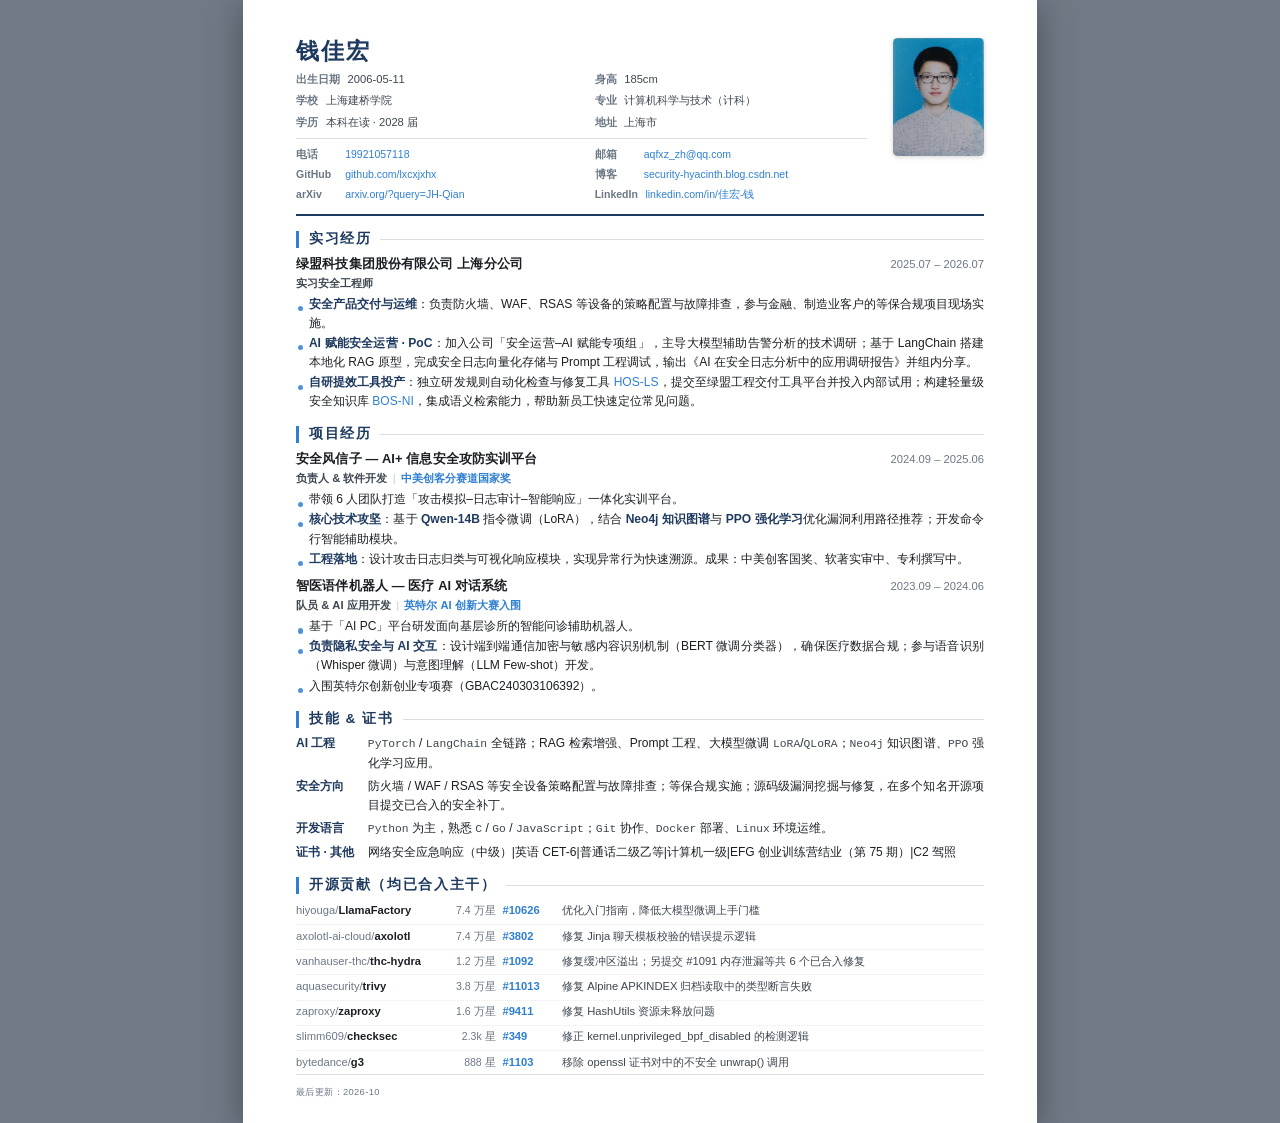
==== RESUME-A4-QIANJIAHONG/index.html @ 6ea0e54a "feat(resume): 新增 A4 单页简历排版工程  独立目录 RESUME-A4-QIANJIAHONG，基于仓库根 resume.html 重建版式。  相对原版的差异 - 补充学校/专业：" ====
<!DOCTYPE html>
<html lang="zh-CN">
<head>
<meta charset="UTF-8">
<meta name="viewport" content="width=device-width, initial-scale=1">
<title>钱佳宏 · 个人简历</title>
<link rel="stylesheet" href="src/style.css">
</head>
<body>

<div class="page">

  <!-- ============================ 页眉 ============================ -->
  <header class="masthead">
    <div class="masthead-main">
      <h1 class="name">钱佳宏</h1>

      <div class="facts">
        <div class="f"><span class="k">出生日期</span><span class="v">2006-05-11</span></div>
        <div class="f"><span class="k">身高</span><span class="v">185cm</span></div>
        <div class="f"><span class="k">学校</span><span class="v">上海建桥学院</span></div>
        <div class="f"><span class="k">专业</span><span class="v">计算机科学与技术（计科）</span></div>
        <div class="f"><span class="k">学历</span><span class="v">本科在读 · 2028 届</span></div>
        <div class="f"><span class="k">地址</span><span class="v">上海市</span></div>
      </div>

      <div class="contact">
        <div class="c"><span>电话</span><a href="tel:19921057118">19921057118</a></div>
        <div class="c"><span>邮箱</span><a href="mailto:aqfxz_zh@qq.com">aqfxz_zh@qq.com</a></div>
        <div class="c"><span>GitHub</span><a href="https://github.com/lxcxjxhx">github.com/lxcxjxhx</a></div>
        <div class="c"><span>博客</span><a href="https://security-hyacinth.blog.csdn.net">security-hyacinth.blog.csdn.net</a></div>
        <div class="c"><span>arXiv</span><a href="https://arxiv.org/search/?query=JH-Qian&amp;searchtype=author">arxiv.org/?query=JH-Qian</a></div>
        <div class="c"><span>LinkedIn</span><a href="https://www.linkedin.com/in/%E4%BD%B3%E5%AE%8F-%E9%92%B1-816875352/">linkedin.com/in/佳宏-钱</a></div>
      </div>
    </div>

    <img class="photo" src="assets/photo.jpg" alt="钱佳宏证件照">
  </header>

  <!-- ============================ 实习经历 ============================ -->
  <section class="section">
    <h2>实习经历</h2>

    <article class="entry">
      <div class="entry-head">
        <span class="org">绿盟科技集团股份有限公司 上海分公司</span>
        <span class="when">2025.07 – 2026.07</span>
      </div>
      <div class="entry-sub">实习安全工程师</div>
      <ul class="bullets">
        <li><b>安全产品交付与运维</b>：负责防火墙、WAF、RSAS 等设备的策略配置与故障排查，参与金融、制造业客户的等保合规项目现场实施。</li>
        <li><b>AI 赋能安全运营 · PoC</b>：加入公司「安全运营–AI 赋能专项组」，主导大模型辅助告警分析的技术调研；基于 LangChain 搭建本地化 RAG 原型，完成安全日志向量化存储与 Prompt 工程调试，输出《AI 在安全日志分析中的应用调研报告》并组内分享。</li>
        <li><b>自研提效工具投产</b>：独立研发规则自动化检查与修复工具 <a href="https://github.com/lxcxjxhx/HOS-LS">HOS-LS</a>，提交至绿盟工程交付工具平台并投入内部试用；构建轻量级安全知识库 <a href="https://github.com/lxcxjxhx/BOS-NI">BOS-NI</a>，集成语义检索能力，帮助新员工快速定位常见问题。</li>
      </ul>
    </article>
  </section>

  <!-- ============================ 项目经历 ============================ -->
  <section class="section">
    <h2>项目经历</h2>

    <article class="entry">
      <div class="entry-head">
        <span class="org">安全风信子 — AI+ 信息安全攻防实训平台</span>
        <span class="when">2024.09 – 2025.06</span>
      </div>
      <div class="entry-sub">负责人 &amp; 软件开发<span class="sep">|</span><span class="badge">中美创客分赛道国家奖</span></div>
      <ul class="bullets">
        <li>带领 6 人团队打造「攻击模拟–日志审计–智能响应」一体化实训平台。</li>
        <li><b>核心技术攻坚</b>：基于 <b>Qwen-14B</b> 指令微调（LoRA），结合 <b>Neo4j 知识图谱</b>与 <b>PPO 强化学习</b>优化漏洞利用路径推荐；开发命令行智能辅助模块。</li>
        <li><b>工程落地</b>：设计攻击日志归类与可视化响应模块，实现异常行为快速溯源。成果：中美创客国奖、软著实审中、专利撰写中。</li>
      </ul>
    </article>

    <article class="entry">
      <div class="entry-head">
        <span class="org">智医语伴机器人 — 医疗 AI 对话系统</span>
        <span class="when">2023.09 – 2024.06</span>
      </div>
      <div class="entry-sub">队员 &amp; AI 应用开发<span class="sep">|</span><span class="badge">英特尔 AI 创新大赛入围</span></div>
      <ul class="bullets">
        <li>基于「AI PC」平台研发面向基层诊所的智能问诊辅助机器人。</li>
        <li><b>负责隐私安全与 AI 交互</b>：设计端到端通信加密与敏感内容识别机制（BERT 微调分类器），确保医疗数据合规；参与语音识别（Whisper 微调）与意图理解（LLM Few-shot）开发。</li>
        <li>入围英特尔创新创业专项赛（GBAC240303106392）。</li>
      </ul>
    </article>
  </section>

  <!-- ============================ 技能 & 证书 ============================ -->
  <section class="section">
    <h2>技能 &amp; 证书</h2>
    <div class="skills">
      <div class="row">
        <span class="k">AI 工程</span>
        <span class="v"><code>PyTorch</code> / <code>LangChain</code> 全链路；RAG 检索增强、Prompt 工程、大模型微调 <code>LoRA</code>/<code>QLoRA</code>；<code>Neo4j</code> 知识图谱、<code>PPO</code> 强化学习应用。</span>
      </div>
      <div class="row">
        <span class="k">安全方向</span>
        <span class="v">防火墙 / WAF / RSAS 等安全设备策略配置与故障排查；等保合规实施；源码级漏洞挖掘与修复，在多个知名开源项目提交已合入的安全补丁。</span>
      </div>
      <div class="row">
        <span class="k">开发语言</span>
        <span class="v"><code>Python</code> 为主，熟悉 <code>C</code> / <code>Go</code> / <code>JavaScript</code>；<code>Git</code> 协作、<code>Docker</code> 部署、<code>Linux</code> 环境运维。</span>
      </div>
      <div class="row">
        <span class="k">证书 · 其他</span>
        <span class="v">网络安全应急响应（中级）<span class="sep">|</span>英语 CET-6<span class="sep">|</span>普通话二级乙等<span class="sep">|</span>计算机一级<span class="sep">|</span>EFG 创业训练营结业（第 75 期）<span class="sep">|</span>C2 驾照</span>
      </div>
    </div>
  </section>

  <!-- ============================ 开源贡献 ============================ -->
  <section class="section">
    <h2>开源贡献（均已合入主干）</h2>
    <ul class="prs">
      <li>
        <span class="repo"><span class="org">hiyouga/</span>LlamaFactory</span>
        <span class="star">7.4 万星</span>
        <span class="pr"><a href="https://github.com/hiyouga/LlamaFactory/pull/10626">#10626</a></span>
        <span class="desc">优化入门指南，降低大模型微调上手门槛</span>
      </li>
      <li>
        <span class="repo"><span class="org">axolotl-ai-cloud/</span>axolotl</span>
        <span class="star">7.4 万星</span>
        <span class="pr"><a href="https://github.com/axolotl-ai-cloud/axolotl/pull/3802">#3802</a></span>
        <span class="desc">修复 Jinja 聊天模板校验的错误提示逻辑</span>
      </li>
      <li>
        <span class="repo"><span class="org">vanhauser-thc/</span>thc-hydra</span>
        <span class="star">1.2 万星</span>
        <span class="pr"><a href="https://github.com/vanhauser-thc/thc-hydra/pull/1092">#1092</a></span>
        <span class="desc">修复缓冲区溢出；另提交 #1091 内存泄漏等共 6 个已合入修复</span>
      </li>
      <li>
        <span class="repo"><span class="org">aquasecurity/</span>trivy</span>
        <span class="star">3.8 万星</span>
        <span class="pr"><a href="https://github.com/aquasecurity/trivy/pull/11013">#11013</a></span>
        <span class="desc">修复 Alpine APKINDEX 归档读取中的类型断言失败</span>
      </li>
      <li>
        <span class="repo"><span class="org">zaproxy/</span>zaproxy</span>
        <span class="star">1.6 万星</span>
        <span class="pr"><a href="https://github.com/zaproxy/zaproxy/pull/9411">#9411</a></span>
        <span class="desc">修复 HashUtils 资源未释放问题</span>
      </li>
      <li>
        <span class="repo"><span class="org">slimm609/</span>checksec</span>
        <span class="star">2.3k 星</span>
        <span class="pr"><a href="https://github.com/slimm609/checksec/pull/349">#349</a></span>
        <span class="desc">修正 kernel.unprivileged_bpf_disabled 的检测逻辑</span>
      </li>
      <li>
        <span class="repo"><span class="org">bytedance/</span>g3</span>
        <span class="star">888 星</span>
        <span class="pr"><a href="https://github.com/bytedance/g3/pull/1103">#1103</a></span>
        <span class="desc">移除 openssl 证书对中的不安全 unwrap() 调用</span>
      </li>
    </ul>
  </section>

  <!-- ============================ 页脚 ============================ -->
  <footer class="footer">
    <span>最后更新：2026-10</span>
  </footer>

</div>

</body>
</html>
---- RESUME-A4-QIANJIAHONG/src/style.css ----
/* ==========================================================================
   钱佳宏 个人简历 — A4 单页版式
   设计目标：210mm x 297mm 恰好一页，不缩印、不溢出、不裁切。
   调参入口集中在 :root，改一个值即可整体缩放。
   ========================================================================== */

:root {
  /* 页面 */
  --page-w: 210mm;
  --page-h: 297mm;
  --pad-x: 14mm;      /* 左右留白 */
  --pad-y: 10mm;      /* 上下留白 */

  /* 字体阶梯（打印安全下限 7pt） */
  --fs-name: 17.5pt;
  --fs-sec: 10.2pt;
  --fs-entry: 9.6pt;
  --fs-body: 9.05pt;
  --fs-small: 8.4pt;
  --fs-link: 7.9pt;
  --fs-foot: 7pt;

  /* 行高 */
  --lh-body: 1.58;

  /* 色彩 */
  --ink: #1b1f24;
  --ink-soft: #3d4650;
  --ink-mute: #6b7785;
  --navy: #1f3a5f;
  --accent: #2f7fd1;
  --rule: #d8dee6;
}

* { margin: 0; padding: 0; box-sizing: border-box; }

html { -webkit-print-color-adjust: exact; print-color-adjust: exact; }

body {
  font-family: "Microsoft YaHei", "PingFang SC", "Hiragino Sans GB", "SimHei", sans-serif;
  font-size: var(--fs-body);
  line-height: var(--lh-body);
  color: var(--ink);
  background: #6f7a86;                 /* 屏幕上衬托纸张，打印时被 @page 覆盖 */
  display: flex;
  justify-content: center;
  align-items: flex-start;
  min-height: 100vh;
  -webkit-font-smoothing: antialiased;
}

/* ---------- 纸张：屏幕预览即 A4 实体 ---------- */
.page {
  width: var(--page-w);
  height: var(--page-h);
  background: #fff;
  padding: var(--pad-y) var(--pad-x);
  display: flex;
  flex-direction: column;
  overflow: hidden;                    /* 高度纪律：任何溢出都必须被看见而不是被裁掉 */
  position: relative;
  box-shadow: 0 6px 32px rgba(0, 0, 0, .34);
  flex: 0 0 auto;
}

/* ==========================  页眉  ========================== */
.masthead {
  display: grid;
  grid-template-columns: minmax(0, 1fr) auto;
  gap: 7mm;
  align-items: start;
  padding-bottom: 3mm;
  border-bottom: 2.2px solid var(--navy);
}

.masthead-main { min-width: 0; }

/* 姓名：常规简历字号，与章节标题形成两级即可，不做海报式放大 */
.name {
  font-size: var(--fs-name);
  font-weight: 800;
  letter-spacing: .08em;
  color: var(--navy);
  line-height: 1.15;
  margin-bottom: 1.6mm;
}

/* 基础信息：两列 x 三行，严格对称，永不留空位 */
.facts {
  display: grid;
  grid-template-columns: repeat(2, minmax(0, 1fr));
  column-gap: 7mm;
  row-gap: 1mm;
  font-size: var(--fs-small);
  color: var(--ink-soft);
}

.facts .f { display: flex; gap: 2mm; min-width: 0; }
.facts .k { flex: 0 0 auto; color: var(--ink-mute); font-weight: 600; }
.facts .v { flex: 1 1 auto; min-width: 0; white-space: nowrap; overflow: hidden; text-overflow: ellipsis; }

/* 联系方式：通栏三列，与上方信息块等宽，视觉上一体 */
.contact {
  display: grid;
  grid-template-columns: repeat(2, minmax(0, 1fr));
  column-gap: 7mm;
  row-gap: .9mm;
  margin-top: 1.8mm;
  padding-top: 1.8mm;
  border-top: 1px solid var(--rule);
  font-size: var(--fs-link);
  color: var(--ink-mute);
}

.contact .c { display: flex; gap: 2mm; min-width: 0; }
.contact .c > span { flex: 0 0 11mm; font-weight: 600; }
.contact a {
  color: var(--accent);
  text-decoration: none;
  overflow: hidden;
  text-overflow: ellipsis;
  white-space: nowrap;
}
.contact a:hover { text-decoration: underline; }

.photo {
  display: block;
  width: 24mm;
  height: 31.4mm;               /* 保持源图 285:373 比例 */
  object-fit: cover;
  border-radius: 1.2mm;
  box-shadow: 0 1px 5px rgba(0, 0, 0, .18);
}

/* ==========================  章节  ========================== */
.section { margin-top: 3.9mm; }

.section > h2 {
  font-size: var(--fs-sec);
  font-weight: 800;
  color: var(--navy);
  letter-spacing: .12em;
  padding-left: 2.6mm;
  border-left: 3px solid var(--accent);
  line-height: 1.25;
  margin-bottom: 1.6mm;
  display: flex;
  align-items: center;
  gap: 2.4mm;
}

.section > h2::after {
  content: "";
  flex: 1 1 auto;
  height: 1px;
  background: var(--rule);
}

/* 条目 */
.entry + .entry { margin-top: 1.9mm; }

.entry-head {
  display: flex;
  justify-content: space-between;
  align-items: baseline;
  gap: 4mm;
}

.entry-head .org {
  font-size: var(--fs-entry);
  font-weight: 700;
  color: var(--ink);
  letter-spacing: .01em;
}

.entry-head .when {
  font-size: var(--fs-small);
  color: var(--ink-mute);
  white-space: nowrap;
  font-variant-numeric: tabular-nums;
}

.entry-sub {
  font-size: var(--fs-small);
  color: var(--ink-soft);
  font-weight: 600;
  margin-top: .2mm;
}
.entry-sub .sep { color: var(--rule); margin: 0 1.4mm; }
.entry-sub .badge { color: var(--accent); }

/* 要点 */
.bullets {
  list-style: none;
  margin-top: .6mm;
}

.bullets li {
  position: relative;
  padding-left: 3.4mm;
  text-align: justify;
  line-height: var(--lh-body);
}
.bullets li + li { margin-top: .35mm; }

.bullets li::before {
  content: "";
  position: absolute;
  left: .6mm;
  top: .95em;
  width: 1.35mm;
  height: 1.35mm;
  border-radius: 50%;
  background: var(--accent);
  opacity: .85;
}

.bullets b { color: var(--navy); font-weight: 700; }
.bullets a { color: var(--accent); text-decoration: none; }
.bullets a:hover { text-decoration: underline; }

/* 技能行 */
.skills { display: grid; gap: 1.1mm; }
.skills .row { display: flex; gap: 2mm; text-align: justify; }
.skills .k {
  flex: 0 0 17mm;
  font-weight: 700;
  color: var(--navy);
  white-space: nowrap;
}
.skills .v { flex: 1 1 auto; min-width: 0; }
.skills .v code {
  font-family: "Cascadia Mono", Consolas, "Courier New", monospace;
  font-size: .94em;
  color: var(--ink-soft);
}

/* 开源贡献：单栏紧凑，仓库名 / star / PR 号 / 说明四段定宽对齐 */
.prs {
  list-style: none;
  display: grid;
  gap: .3mm;
}

.prs li {
  display: grid;
  grid-template-columns: 36mm 15mm 14mm minmax(0, 1fr);
  align-items: baseline;
  column-gap: 1.8mm;
  font-size: var(--fs-small);
  line-height: 1.42;
  padding: .95mm 0 .95mm 0;
}

.prs li + li { border-top: 1px dotted #e8ecf1; }

/* 仓库全名：组织名前缀淡化，仓库主体加粗，归属一眼可辨 */
.prs .repo {
  font-weight: 700;
  color: var(--ink);
  white-space: nowrap;
  overflow: hidden;
  text-overflow: ellipsis;
}

.prs .repo .org {
  font-weight: 500;
  color: var(--ink-mute);
}

/* star 数：右对齐 + 等宽数字，形成竖向整齐的一列，面试官一眼扫到 */
.prs .star {
  color: var(--ink-mute);
  font-size: 7.9pt;
  text-align: right;
  font-variant-numeric: tabular-nums;
  white-space: nowrap;
}

.prs .pr a {
  color: var(--accent);
  text-decoration: none;
  font-variant-numeric: tabular-nums;
  font-weight: 600;
}
.prs .pr a:hover { text-decoration: underline; }

.prs .desc {
  color: var(--ink-soft);
  text-align: justify;
}

/* 自我介绍 */
.intro {
  text-align: justify;
  line-height: var(--lh-body);
  color: var(--ink-soft);
}

/* 页脚：只留版次，不重复姓名与学历 */
.footer {
  margin-top: auto;                 /* 钉在页面底部，同时把整页顶满 */
  padding-top: 2.6mm;
  border-top: 1px solid var(--rule);
  font-size: var(--fs-foot);
  color: var(--ink-mute);
  letter-spacing: .04em;
}

/* ==========================  打印  ========================== */
@page {
  size: A4 portrait;
  margin: 0;                        /* 留白由 .page 的 padding 控制，保证 1:1 */
}

@media print {
  body { background: #fff; display: block; min-height: 0; }
  .page {
    width: var(--page-w);
    height: var(--page-h);
    box-shadow: none;
    page-break-after: avoid;
    break-after: avoid;
  }
}

/* 手动 Ctrl+P 兜底：强制 A4 纵向、不缩放、隐藏浏览器自动页眉页脚区域 */
@media print {
  html, body { width: var(--page-w); }
  * { -webkit-print-color-adjust: exact; print-color-adjust: exact; }
}
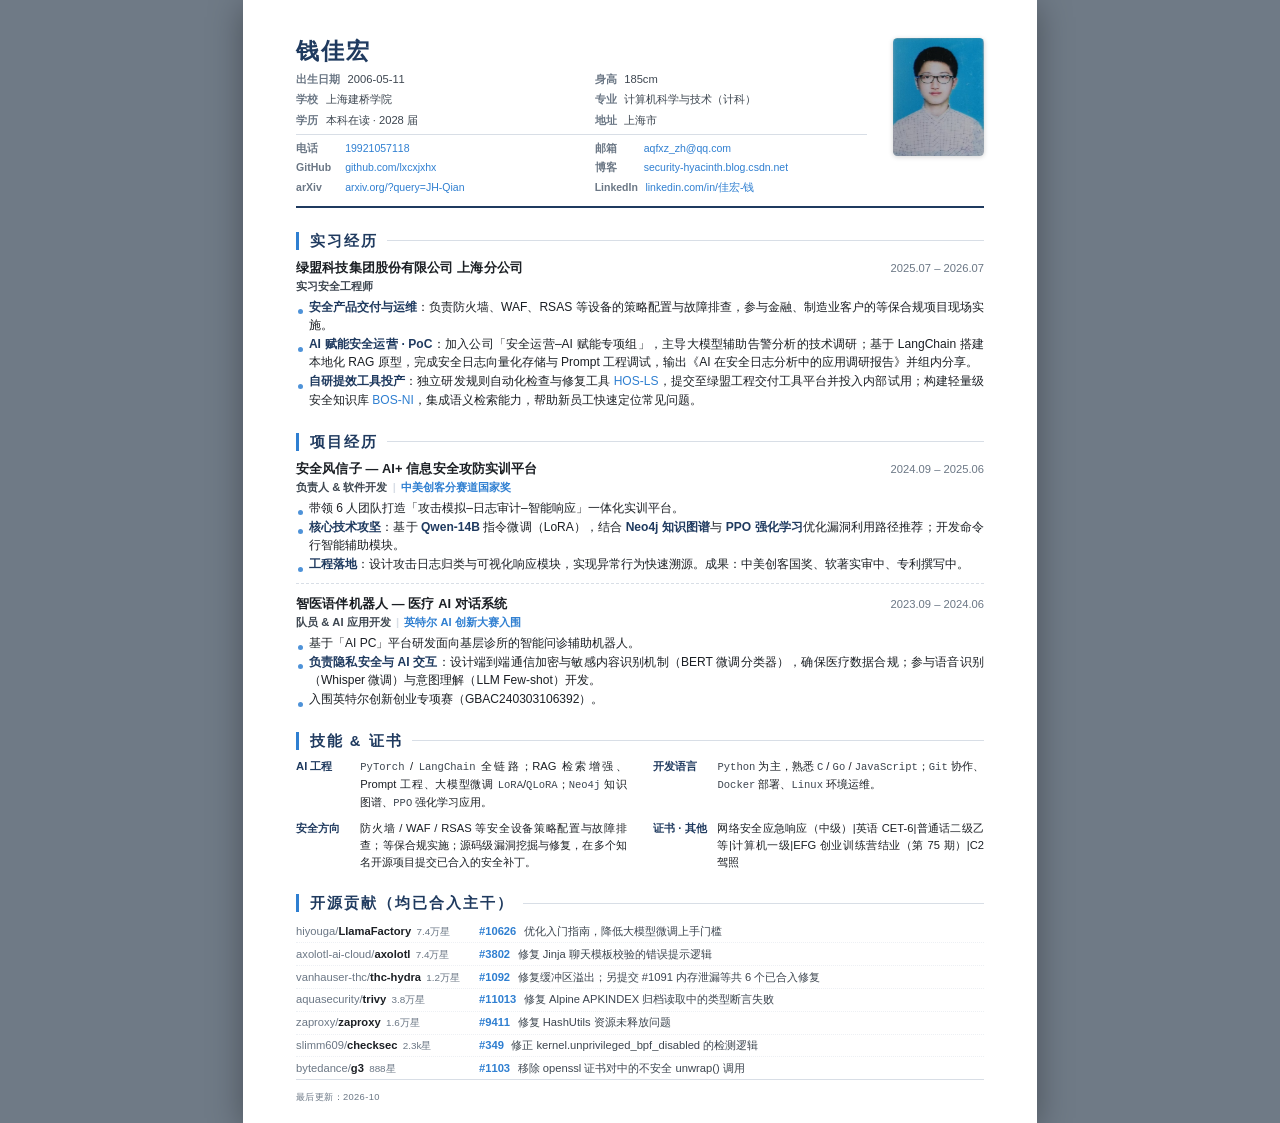
==== commit b4deb99e: "fix(resume): 重排版解决「拥挤、上下划分不清晰」 针对面试官反馈的三处结构性问题：  1. 章节间距 3.9mm -> 6.2mm    上下划分感的主要来源就是区块间呼吸空隙, 旧版压到" ====
--- a/RESUME-A4-QIANJIAHONG/index.html
+++ b/RESUME-A4-QIANJIAHONG/index.html
@@ -95,12 +95,12 @@
         <span class="v"><code>PyTorch</code> / <code>LangChain</code> 全链路；RAG 检索增强、Prompt 工程、大模型微调 <code>LoRA</code>/<code>QLoRA</code>；<code>Neo4j</code> 知识图谱、<code>PPO</code> 强化学习应用。</span>
       </div>
       <div class="row">
+        <span class="k">开发语言</span>
+        <span class="v"><code>Python</code> 为主，熟悉 <code>C</code> / <code>Go</code> / <code>JavaScript</code>；<code>Git</code> 协作、<code>Docker</code> 部署、<code>Linux</code> 环境运维。</span>
+      </div>
+      <div class="row">
         <span class="k">安全方向</span>
         <span class="v">防火墙 / WAF / RSAS 等安全设备策略配置与故障排查；等保合规实施；源码级漏洞挖掘与修复，在多个知名开源项目提交已合入的安全补丁。</span>
-      </div>
-      <div class="row">
-        <span class="k">开发语言</span>
-        <span class="v"><code>Python</code> 为主，熟悉 <code>C</code> / <code>Go</code> / <code>JavaScript</code>；<code>Git</code> 协作、<code>Docker</code> 部署、<code>Linux</code> 环境运维。</span>
       </div>
       <div class="row">
         <span class="k">证书 · 其他</span>
@@ -114,46 +114,32 @@
     <h2>开源贡献（均已合入主干）</h2>
     <ul class="prs">
       <li>
-        <span class="repo"><span class="org">hiyouga/</span>LlamaFactory</span>
-        <span class="star">7.4 万星</span>
-        <span class="pr"><a href="https://github.com/hiyouga/LlamaFactory/pull/10626">#10626</a></span>
-        <span class="desc">优化入门指南，降低大模型微调上手门槛</span>
+        <span class="repo"><span class="org">hiyouga/</span>LlamaFactory<span class="star">7.4万星</span></span>
+        <span class="desc"><span class="pr"><a href="https://github.com/hiyouga/LlamaFactory/pull/10626">#10626</a></span><span class="txt">优化入门指南，降低大模型微调上手门槛</span></span>
       </li>
       <li>
-        <span class="repo"><span class="org">axolotl-ai-cloud/</span>axolotl</span>
-        <span class="star">7.4 万星</span>
-        <span class="pr"><a href="https://github.com/axolotl-ai-cloud/axolotl/pull/3802">#3802</a></span>
-        <span class="desc">修复 Jinja 聊天模板校验的错误提示逻辑</span>
+        <span class="repo"><span class="org">axolotl-ai-cloud/</span>axolotl<span class="star">7.4万星</span></span>
+        <span class="desc"><span class="pr"><a href="https://github.com/axolotl-ai-cloud/axolotl/pull/3802">#3802</a></span><span class="txt">修复 Jinja 聊天模板校验的错误提示逻辑</span></span>
       </li>
       <li>
-        <span class="repo"><span class="org">vanhauser-thc/</span>thc-hydra</span>
-        <span class="star">1.2 万星</span>
-        <span class="pr"><a href="https://github.com/vanhauser-thc/thc-hydra/pull/1092">#1092</a></span>
-        <span class="desc">修复缓冲区溢出；另提交 #1091 内存泄漏等共 6 个已合入修复</span>
+        <span class="repo"><span class="org">vanhauser-thc/</span>thc-hydra<span class="star">1.2万星</span></span>
+        <span class="desc"><span class="pr"><a href="https://github.com/vanhauser-thc/thc-hydra/pull/1092">#1092</a></span><span class="txt">修复缓冲区溢出；另提交 #1091 内存泄漏等共 6 个已合入修复</span></span>
       </li>
       <li>
-        <span class="repo"><span class="org">aquasecurity/</span>trivy</span>
-        <span class="star">3.8 万星</span>
-        <span class="pr"><a href="https://github.com/aquasecurity/trivy/pull/11013">#11013</a></span>
-        <span class="desc">修复 Alpine APKINDEX 归档读取中的类型断言失败</span>
+        <span class="repo"><span class="org">aquasecurity/</span>trivy<span class="star">3.8万星</span></span>
+        <span class="desc"><span class="pr"><a href="https://github.com/aquasecurity/trivy/pull/11013">#11013</a></span><span class="txt">修复 Alpine APKINDEX 归档读取中的类型断言失败</span></span>
       </li>
       <li>
-        <span class="repo"><span class="org">zaproxy/</span>zaproxy</span>
-        <span class="star">1.6 万星</span>
-        <span class="pr"><a href="https://github.com/zaproxy/zaproxy/pull/9411">#9411</a></span>
-        <span class="desc">修复 HashUtils 资源未释放问题</span>
+        <span class="repo"><span class="org">zaproxy/</span>zaproxy<span class="star">1.6万星</span></span>
+        <span class="desc"><span class="pr"><a href="https://github.com/zaproxy/zaproxy/pull/9411">#9411</a></span><span class="txt">修复 HashUtils 资源未释放问题</span></span>
       </li>
       <li>
-        <span class="repo"><span class="org">slimm609/</span>checksec</span>
-        <span class="star">2.3k 星</span>
-        <span class="pr"><a href="https://github.com/slimm609/checksec/pull/349">#349</a></span>
-        <span class="desc">修正 kernel.unprivileged_bpf_disabled 的检测逻辑</span>
+        <span class="repo"><span class="org">slimm609/</span>checksec<span class="star">2.3k星</span></span>
+        <span class="desc"><span class="pr"><a href="https://github.com/slimm609/checksec/pull/349">#349</a></span><span class="txt">修正 kernel.unprivileged_bpf_disabled 的检测逻辑</span></span>
       </li>
       <li>
-        <span class="repo"><span class="org">bytedance/</span>g3</span>
-        <span class="star">888 星</span>
-        <span class="pr"><a href="https://github.com/bytedance/g3/pull/1103">#1103</a></span>
-        <span class="desc">移除 openssl 证书对中的不安全 unwrap() 调用</span>
+        <span class="repo"><span class="org">bytedance/</span>g3<span class="star">888星</span></span>
+        <span class="desc"><span class="pr"><a href="https://github.com/bytedance/g3/pull/1103">#1103</a></span><span class="txt">移除 openssl 证书对中的不安全 unwrap() 调用</span></span>
       </li>
     </ul>
   </section>
--- a/RESUME-A4-QIANJIAHONG/src/style.css
+++ b/RESUME-A4-QIANJIAHONG/src/style.css
@@ -13,7 +13,7 @@
 
   /* 字体阶梯（打印安全下限 7pt） */
   --fs-name: 17.5pt;
-  --fs-sec: 10.2pt;
+  --fs-sec: 11pt;
   --fs-entry: 9.6pt;
   --fs-body: 9.05pt;
   --fs-small: 8.4pt;
@@ -21,7 +21,11 @@
   --fs-foot: 7pt;
 
   /* 行高 */
-  --lh-body: 1.58;
+  --lh-body: 1.52;
+
+  /* 节奏：章节间距是"上下划分"的主要视觉来源，必须给足 */
+  --sec-gap: 6.2mm;      /* 章节之间的呼吸空隙 */
+  --entry-gap: 2.6mm;    /* 同章节内条目之间的分隔 */
 
   /* 色彩 */
   --ink: #1b1f24;
@@ -105,8 +109,8 @@
   grid-template-columns: repeat(2, minmax(0, 1fr));
   column-gap: 7mm;
   row-gap: .9mm;
-  margin-top: 1.8mm;
-  padding-top: 1.8mm;
+  margin-top: 1.3mm;
+  padding-top: 1.3mm;
   border-top: 1px solid var(--rule);
   font-size: var(--fs-link);
   color: var(--ink-mute);
@@ -133,17 +137,18 @@
 }
 
 /* ==========================  章节  ========================== */
-.section { margin-top: 3.9mm; }
-
+.section { margin-top: var(--sec-gap); }
+
+/* 章节标题：整个版面的视觉锚点，必须一眼可辨 */
 .section > h2 {
   font-size: var(--fs-sec);
   font-weight: 800;
   color: var(--navy);
-  letter-spacing: .12em;
-  padding-left: 2.6mm;
-  border-left: 3px solid var(--accent);
+  letter-spacing: .14em;
+  padding-left: 2.8mm;
+  border-left: 3.5px solid var(--accent);
   line-height: 1.25;
-  margin-bottom: 1.6mm;
+  margin-bottom: 2.2mm;
   display: flex;
   align-items: center;
   gap: 2.4mm;
@@ -156,8 +161,12 @@
   background: var(--rule);
 }
 
-/* 条目 */
-.entry + .entry { margin-top: 1.9mm; }
+/* 条目：同章节内用细分隔线划清边界，两个项目经历不再粘体 */
+.entry + .entry {
+  margin-top: var(--entry-gap);
+  padding-top: var(--entry-gap);
+  border-top: 1px dashed var(--rule);
+}
 
 .entry-head {
   display: flex;
@@ -201,7 +210,7 @@
   text-align: justify;
   line-height: var(--lh-body);
 }
-.bullets li + li { margin-top: .35mm; }
+.bullets li + li { margin-top: .2mm; }
 
 .bullets li::before {
   content: "";
@@ -219,42 +228,50 @@
 .bullets a { color: var(--accent); text-decoration: none; }
 .bullets a:hover { text-decoration: underline; }
 
-/* 技能行 */
-.skills { display: grid; gap: 1.1mm; }
+/* 技能行：两列网格，左右各两项，高度减半且仍按"分类: 内容"对齐 */
+.skills {
+  display: grid;
+  grid-template-columns: repeat(2, minmax(0, 1fr));
+  column-gap: 7mm;
+  row-gap: 2.2mm;
+}
 .skills .row { display: flex; gap: 2mm; text-align: justify; }
 .skills .k {
-  flex: 0 0 17mm;
+  flex: 0 0 15mm;
   font-weight: 700;
   color: var(--navy);
   white-space: nowrap;
-}
-.skills .v { flex: 1 1 auto; min-width: 0; }
+  font-size: var(--fs-small);
+  line-height: 1.45;
+}
+.skills .v { flex: 1 1 auto; min-width: 0; font-size: var(--fs-small); line-height: 1.5; }
 .skills .v code {
   font-family: "Cascadia Mono", Consolas, "Courier New", monospace;
   font-size: .94em;
   color: var(--ink-soft);
 }
 
-/* 开源贡献：单栏紧凑，仓库名 / star / PR 号 / 说明四段定宽对齐 */
+/* 开源贡献：单栏紧凑，星数并入仓库列（淡色小字），desc 列加宽。
+   行高 1.42 -> 1.34、padding 收紧，同时行间虚线加淡，密度均匀不连片 */
 .prs {
   list-style: none;
   display: grid;
-  gap: .3mm;
+  gap: 0;
 }
 
 .prs li {
   display: grid;
-  grid-template-columns: 36mm 15mm 14mm minmax(0, 1fr);
+  grid-template-columns: 46mm minmax(0, 1fr);
   align-items: baseline;
-  column-gap: 1.8mm;
-  font-size: var(--fs-small);
-  line-height: 1.42;
-  padding: .95mm 0 .95mm 0;
-}
-
-.prs li + li { border-top: 1px dotted #e8ecf1; }
-
-/* 仓库全名：组织名前缀淡化，仓库主体加粗，归属一眼可辨 */
+  column-gap: 2.4mm;
+  font-size: var(--fs-small);
+  line-height: 1.34;
+  padding: .9mm 0;
+}
+
+.prs li + li { border-top: 1px dotted #edf0f4; }
+
+/* 仓库全名：主体加粗，星数以淡色小字缀在右侧 */
 .prs .repo {
   font-weight: 700;
   color: var(--ink);
@@ -268,13 +285,12 @@
   color: var(--ink-mute);
 }
 
-/* star 数：右对齐 + 等宽数字，形成竖向整齐的一列，面试官一眼扫到 */
-.prs .star {
-  color: var(--ink-mute);
-  font-size: 7.9pt;
-  text-align: right;
+.prs .repo .star {
+  font-weight: 400;
+  color: var(--ink-mute);
+  font-size: 7.4pt;
+  margin-left: 1.4mm;
   font-variant-numeric: tabular-nums;
-  white-space: nowrap;
 }
 
 .prs .pr a {
@@ -285,10 +301,17 @@
 }
 .prs .pr a:hover { text-decoration: underline; }
 
+/* 说明列：PR 编号 + 描述同排，去掉了原独立 star 列后宽度更充裕 */
 .prs .desc {
   color: var(--ink-soft);
   text-align: justify;
-}
+  display: flex;
+  gap: 2mm;
+  align-items: baseline;
+  min-width: 0;
+}
+.prs .desc .pr { flex: 0 0 auto; white-space: nowrap; }
+.prs .desc .txt { flex: 1 1 auto; min-width: 0; }
 
 /* 自我介绍 */
 .intro {
